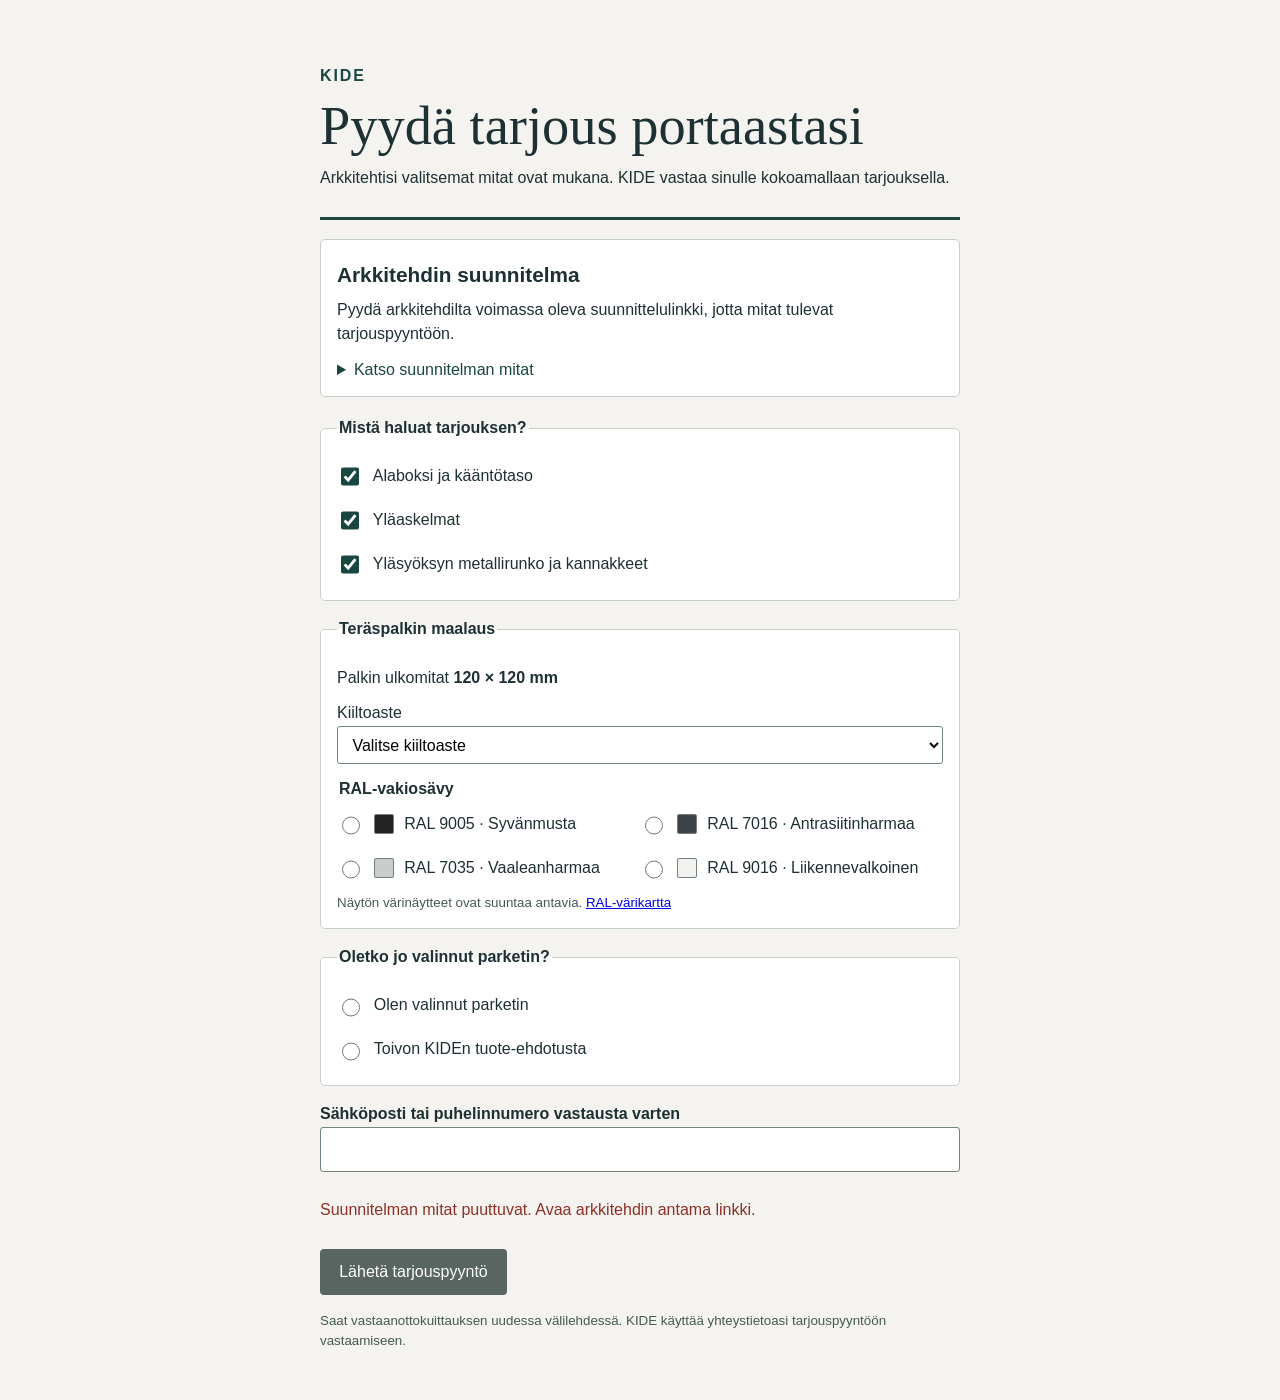
==== asiakas.html @ 6b2b57f3 "Erota arkkitehdin mitoitus ja asiakkaan tarjouspyyntö" ====
<!doctype html>
<html lang="fi"><head><meta charset="utf-8"><meta name="viewport" content="width=device-width,initial-scale=1">
<title>Oma porrastarjous | KIDE</title><link rel="stylesheet" href="asiakas.css"></head>
<body><main><header><span>KIDE</span><h1>Pyydä tarjous portaastasi</h1>
<p>Arkkitehtisi valitsemat mitat ovat mukana. KIDE vastaa sinulle kokoamallaan tarjouksella.</p></header>
<section aria-labelledby="suunnitelma"><h2 id="suunnitelma">Arkkitehdin suunnitelma</h2>
<p id="designSummary"></p><details><summary>Katso suunnitelman mitat</summary><p id="quoteDimensions"></p></details></section>
<form id="quoteForm" method="post" action="https://docs.google.com/forms/d/e/1FAIpQLSeo2rHaoUPEGuiwwnBsuAd-qj6AQZ9IZlX28a5T8Y8l7QjO5w/formResponse" target="_blank" rel="noopener noreferrer">
  <fieldset id="quoteScopes"><legend>Mistä haluat tarjouksen?</legend>
    <label class="quoteOption"><input type="checkbox" value="lower" checked> Alaboksi ja kääntötaso</label>
    <label class="quoteOption"><input type="checkbox" value="upper" checked> Yläaskelmat</label>
    <label class="quoteOption"><input type="checkbox" value="steel" checked> Yläsyöksyn metallirunko ja kannakkeet</label>
  </fieldset>
  <fieldset id="steelFinish"><legend>Teräspalkin maalaus</legend>
    <p>Palkin ulkomitat <b id="beamSize"></b></p>
    <label>Kiiltoaste<select id="steelGloss" required>
      <option value="">Valitse kiiltoaste</option><option value="matta">Matta</option>
      <option value="puolihimmea">Puolihimmeä</option><option value="kiiltava">Kiiltävä</option>
    </select></label>
    <fieldset class="toneGroup"><legend>RAL-vakiosävy</legend><div class="toneGrid">
      <label class="quoteOption"><input type="radio" name="steelRal" value="9005" required><span class="swatch" aria-hidden="true" style="--sample:#232323"></span><span>RAL 9005 · Syvänmusta</span></label>
      <label class="quoteOption"><input type="radio" name="steelRal" value="7016"><span class="swatch" aria-hidden="true" style="--sample:#3d4246"></span><span>RAL 7016 · Antrasiitinharmaa</span></label>
      <label class="quoteOption"><input type="radio" name="steelRal" value="7035"><span class="swatch" aria-hidden="true" style="--sample:#c9cdca"></span><span>RAL 7035 · Vaaleanharmaa</span></label>
      <label class="quoteOption"><input type="radio" name="steelRal" value="9016"><span class="swatch" aria-hidden="true" style="--sample:#f1f2ed"></span><span>RAL 9016 · Liikennevalkoinen</span></label>
    </div></fieldset>
    <small>Näytön värinäytteet ovat suuntaa antavia. <a href="https://www.ral-farben.de/en/all-ral-colours" target="_blank" rel="noopener">RAL-värikartta</a></small>
  </fieldset>
  <fieldset id="quoteParquet"><legend>Oletko jo valinnut parketin?</legend>
    <label class="quoteOption"><input id="quoteChosen" type="radio" name="parquetMode" value="chosen" required> Olen valinnut parketin</label>
    <label class="quoteOption"><input id="quoteSuggest" type="radio" name="parquetMode" value="suggest" required> Toivon KIDEn tuote-ehdotusta</label>
  </fieldset>
  <label id="quoteProductLabel" hidden>Valitun parketin nimi tai tuotekoodi<input id="quoteProduct" type="text" maxlength="160" disabled></label>
  <label>Sähköposti tai puhelinnumero vastausta varten<input id="quoteContact" type="text" name="entry.1183719507" maxlength="180" required></label>
  <input type="hidden" id="quoteDesign" name="entry.1090514694">
  <input type="hidden" id="quotePreference" name="entry.354014929">
  <p id="quoteIssue" role="status" hidden></p>
  <button type="submit" id="quoteSend" disabled>Lähetä tarjouspyyntö</button>
  <small>Saat vastaanottokuittauksen uudessa välilehdessä. KIDE käyttää yhteystietoasi tarjouspyyntöön vastaamiseen.</small>
</form>
</main><script src="geometria.js"></script><script src="asiakas.js"></script></body></html>
---- asiakas.css ----
:root{font:16px/1.55 "Source Sans 3",Arial,sans-serif;color:#1d3033;background:#f4f3ef}
*{box-sizing:border-box}
body{margin:0}
main{max-width:46rem;margin:0 auto;padding:clamp(1rem,4vw,3rem)}
header{padding:1rem 0;border-bottom:3px solid #194640}
header span{font-weight:750;letter-spacing:.12em;color:#194640}
h1,h2{line-height:1.14;margin:.6rem 0}
h1{font:normal clamp(2.1rem,6vw,3.4rem)/1.05 Georgia,serif}
h2{font-size:1.3rem}
p{margin:.65rem 0}
section,fieldset{background:#fff;border:1px solid #c5cfca;border-radius:5px;padding:.85rem 1rem;min-width:0}
section{margin:1.2rem 0}
form{display:grid;gap:1rem}
legend,form>label{font-weight:650}
fieldset{margin:0}
.quoteOption{display:flex;align-items:center;gap:.65rem;min-height:44px}
input,select,button{font:inherit}
input[type=checkbox],input[type=radio]{width:1.15rem;height:1.15rem;accent-color:#194640;flex:none}
input[type=text],select{display:block;width:100%;padding:.55rem .65rem;border:1px solid #72857e;border-radius:3px;background:#fff}
.toneGroup{border:0;padding:0;margin-top:.8rem}
.toneGrid{display:grid;grid-template-columns:repeat(auto-fit,minmax(min(100%,15rem),1fr))}
.swatch{width:1.25rem;height:1.25rem;border:1px solid #73817d;background:var(--sample);border-radius:2px;flex:none}
button{justify-self:start;padding:.65rem 1.2rem;border:0;border-radius:4px;background:#194640;color:white;cursor:pointer}
button:disabled{background:#596560;cursor:default}
small{color:#455a55}
summary{cursor:pointer;color:#194640}
#quoteDimensions{white-space:pre-line}
#quoteIssue{color:#8e3025}
[hidden]{display:none!important}
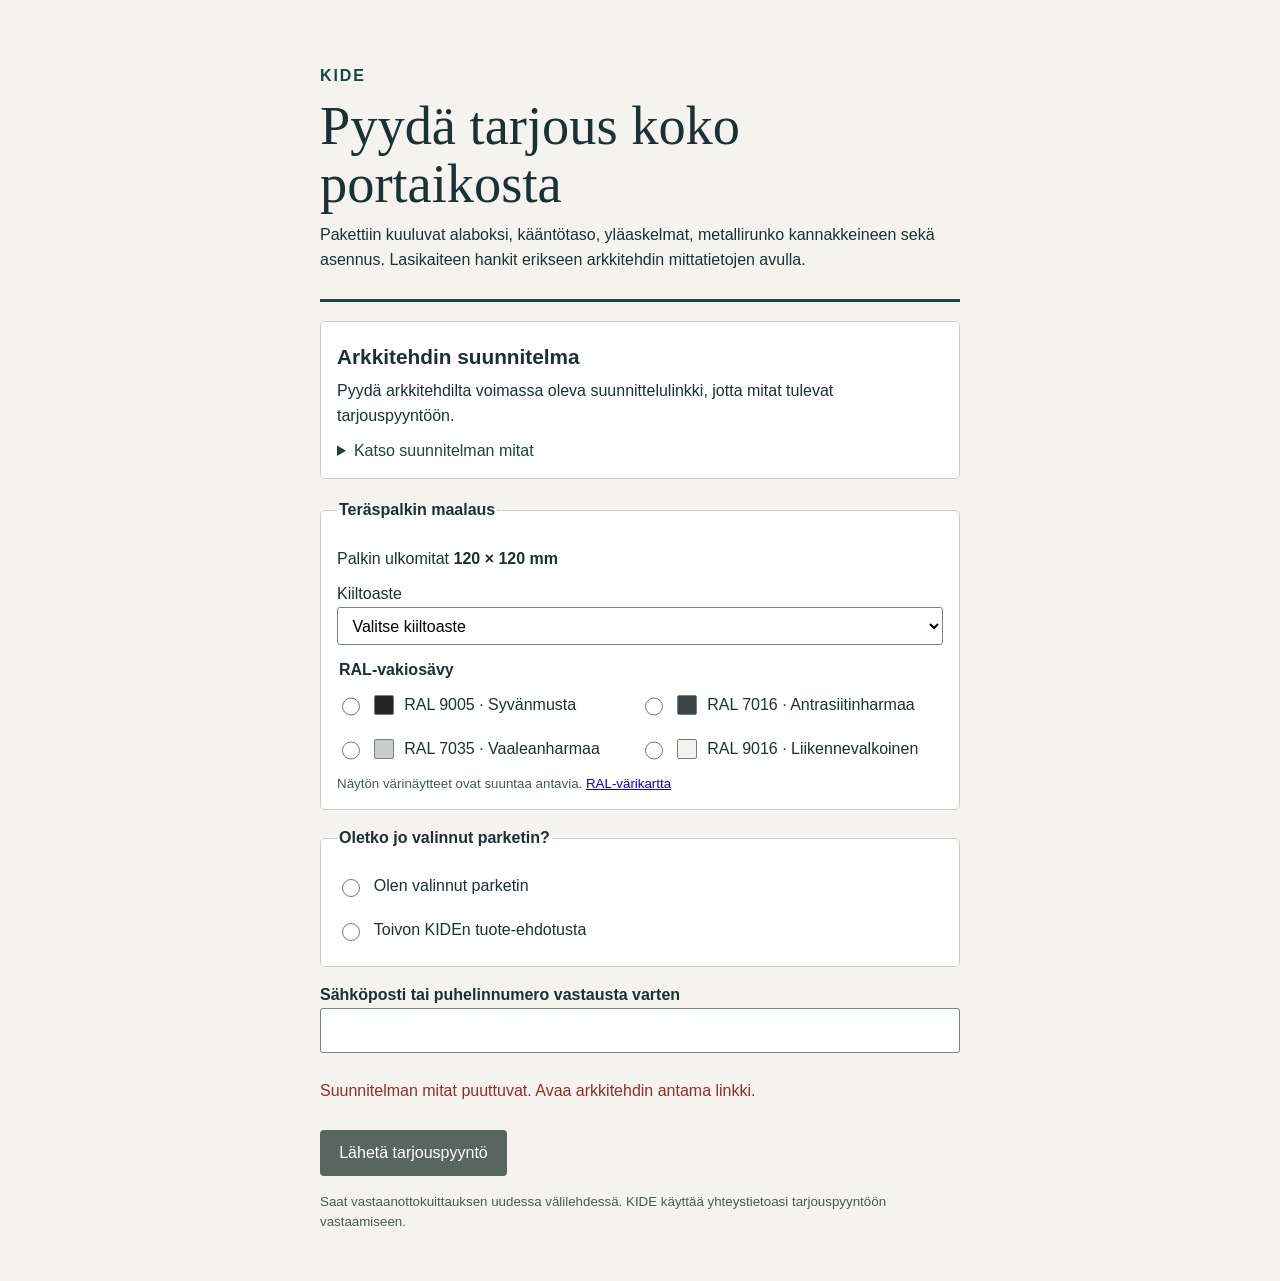
==== commit db12379f: "Tarjoa koko portaikko asennettuna ja lasikaiteen lähtömitat erikseen" ====
--- a/asiakas.html
+++ b/asiakas.html
@@ -1,16 +1,11 @@
 <!doctype html>
 <html lang="fi"><head><meta charset="utf-8"><meta name="viewport" content="width=device-width,initial-scale=1">
 <title>Oma porrastarjous | KIDE</title><link rel="stylesheet" href="asiakas.css"></head>
-<body><main><header><span>KIDE</span><h1>Pyydä tarjous portaastasi</h1>
-<p>Arkkitehtisi valitsemat mitat ovat mukana. KIDE vastaa sinulle kokoamallaan tarjouksella.</p></header>
+<body><main><header><span>KIDE</span><h1>Pyydä tarjous koko portaikosta</h1>
+<p>Pakettiin kuuluvat alaboksi, kääntötaso, yläaskelmat, metallirunko kannakkeineen sekä asennus. Lasikaiteen hankit erikseen arkkitehdin mittatietojen avulla.</p></header>
 <section aria-labelledby="suunnitelma"><h2 id="suunnitelma">Arkkitehdin suunnitelma</h2>
-<p id="designSummary"></p><details><summary>Katso suunnitelman mitat</summary><p id="quoteDimensions"></p></details></section>
+<p id="designSummary"></p><details><summary>Katso suunnitelman mitat</summary><p id="quoteDimensions"></p></details><details id="glassData"></details></section>
 <form id="quoteForm" method="post" action="https://docs.google.com/forms/d/e/1FAIpQLSeo2rHaoUPEGuiwwnBsuAd-qj6AQZ9IZlX28a5T8Y8l7QjO5w/formResponse" target="_blank" rel="noopener noreferrer">
-  <fieldset id="quoteScopes"><legend>Mistä haluat tarjouksen?</legend>
-    <label class="quoteOption"><input type="checkbox" value="lower" checked> Alaboksi ja kääntötaso</label>
-    <label class="quoteOption"><input type="checkbox" value="upper" checked> Yläaskelmat</label>
-    <label class="quoteOption"><input type="checkbox" value="steel" checked> Yläsyöksyn metallirunko ja kannakkeet</label>
-  </fieldset>
   <fieldset id="steelFinish"><legend>Teräspalkin maalaus</legend>
     <p>Palkin ulkomitat <b id="beamSize"></b></p>
     <label>Kiiltoaste<select id="steelGloss" required>
@@ -37,4 +32,4 @@
   <button type="submit" id="quoteSend" disabled>Lähetä tarjouspyyntö</button>
   <small>Saat vastaanottokuittauksen uudessa välilehdessä. KIDE käyttää yhteystietoasi tarjouspyyntöön vastaamiseen.</small>
 </form>
-</main><script src="geometria.js"></script><script src="asiakas.js"></script></body></html>
+</main><script src="geometria.js"></script><script src="kaidemitat.js?v=1"></script><script src="asiakas.js?v=kokonaisuus1"></script></body></html>
